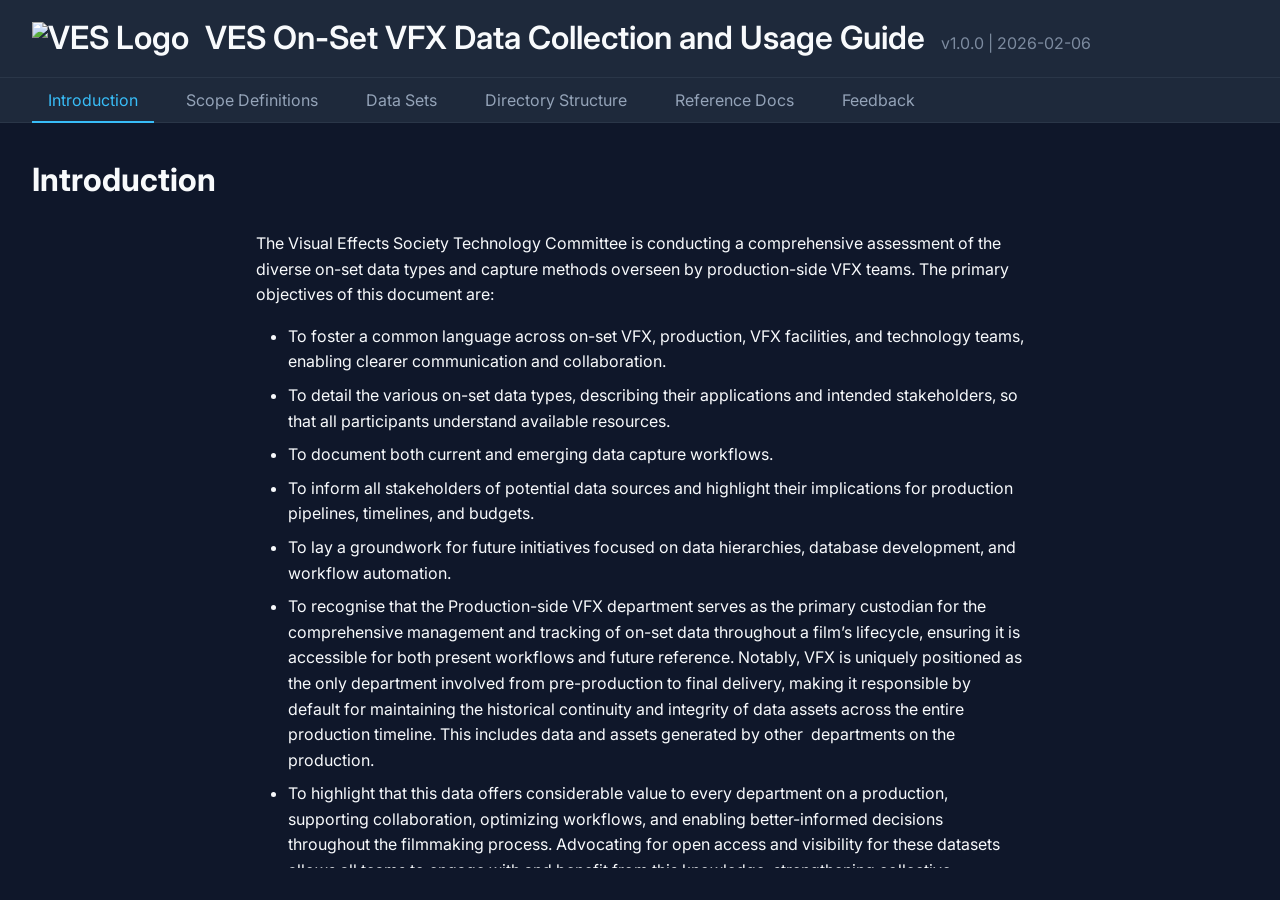
==== index.html @ a1a16c04 "Adding a redirect." ====
<!DOCTYPE html>
<html>
  <head>
    <meta charset="utf-8">
    <title>Redirecting...</title>
    <link rel="canonical" href="https://ves-on-set-data.org/dashboard/">
    <meta http-equiv="refresh" content="0; url=./dashboard/">
    <script type="text/javascript">
      window.location.href = "./dashboard/"
    </script>
  </head>
  <body>
    If you are not redirected, <a href="./dashboard/">click here</a>.
  </body>
</html>
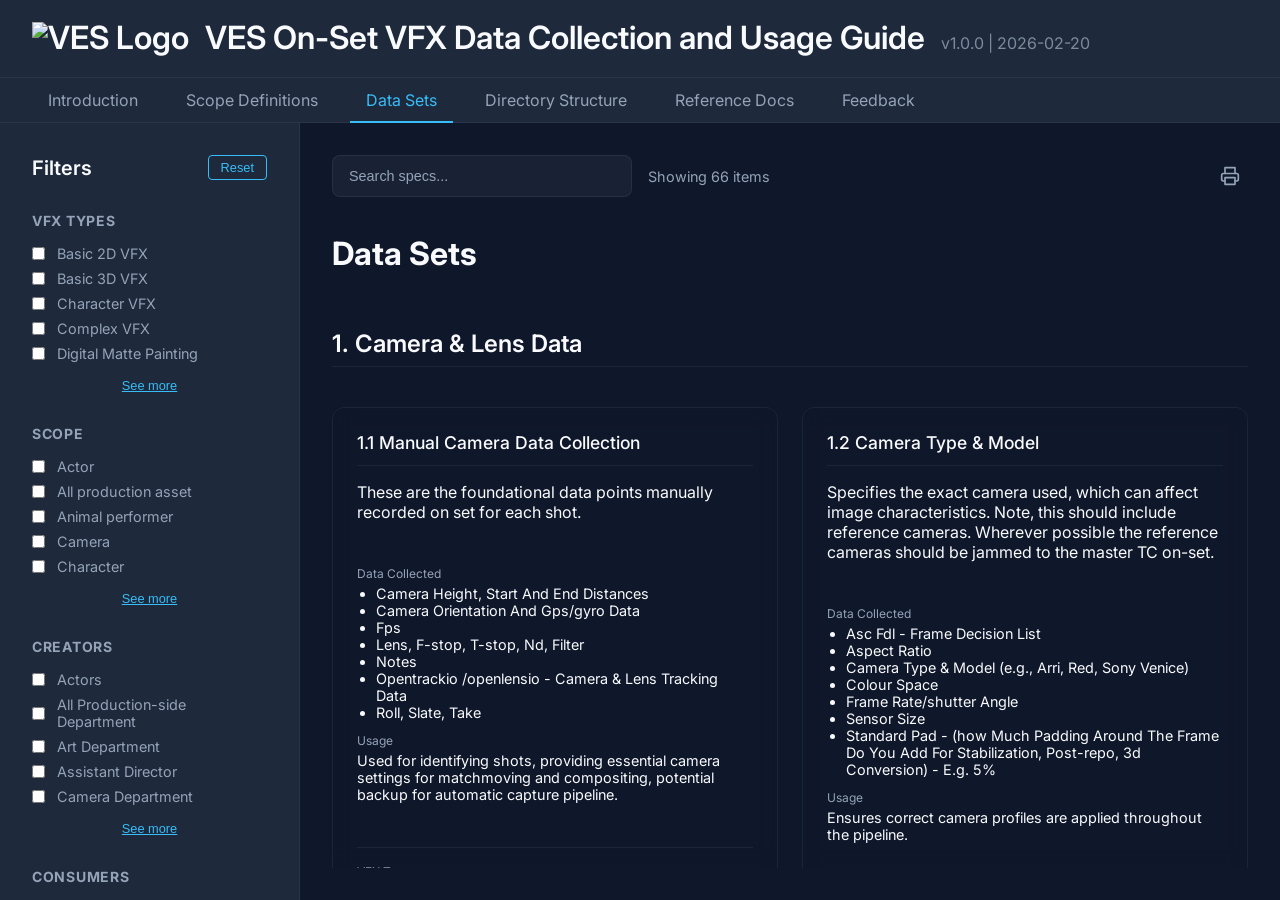
==== commit 153f0041: "Merge pull request #6 from richardssam/favicon Favicon" ====
--- a/index.html
+++ b/index.html
@@ -1,15 +1,18 @@
 <!DOCTYPE html>
 <html>
-  <head>
-    <meta charset="utf-8">
-    <title>Redirecting...</title>
-    <link rel="canonical" href="https://ves-on-set-data.org/dashboard/">
-    <meta http-equiv="refresh" content="0; url=./dashboard/">
-    <script type="text/javascript">
-      window.location.href = "./dashboard/"
-    </script>
-  </head>
-  <body>
-    If you are not redirected, <a href="./dashboard/">click here</a>.
-  </body>
-</html>
+
+<head>
+  <meta charset="utf-8">
+  <title>Redirecting...</title>
+  <link rel="canonical" href="https://ves-on-set-data.org/dashboard/?tab=Data+Sets">
+  <meta http-equiv="refresh" content="0; url=./dashboard/?tab=Data+Sets">
+  <script type="text/javascript">
+    window.location.href = "./dashboard/?tab=Data+Sets"
+  </script>
+</head>
+
+<body>
+  If you are not redirected, <a href="./dashboard/?tab=Data+Sets">click here</a>.
+</body>
+
+</html>
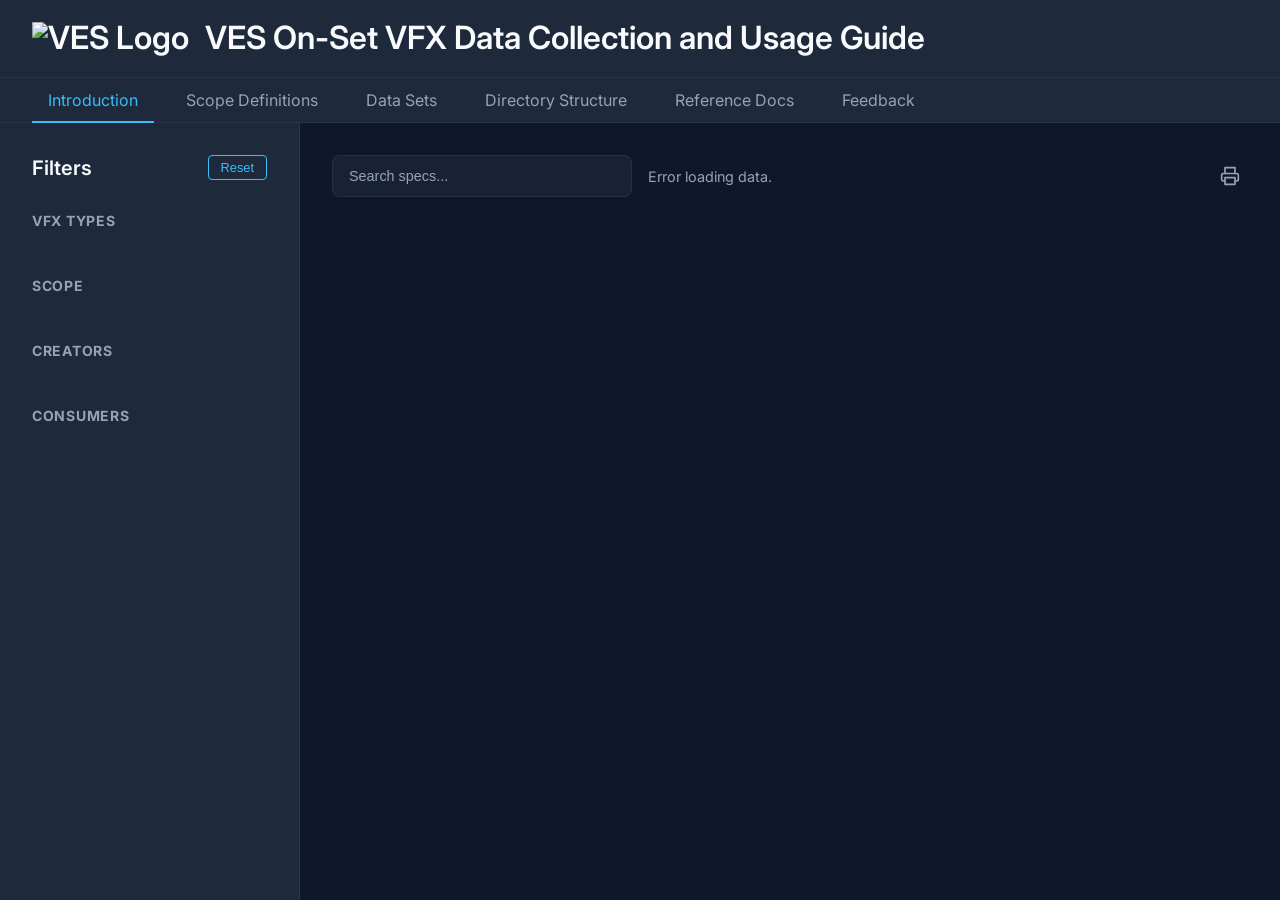
==== commit c6de7a16: "Updated intro. Signed-off-by: Sam.Richards@taurich.org <Sam.Richards@taurich.org>" ====
--- a/index.html
+++ b/index.html
@@ -1,18 +1,34 @@
 <!DOCTYPE html>
 <html>
+<<<<<<< Updated upstream
+  <head>
+    <meta charset="utf-8">
+    <title>Redirecting...</title>
+    <link rel="canonical" href="https://ves-on-set-data.org/dashboard/">
+    <meta http-equiv="refresh" content="0; url=./dashboard/">
+    <script type="text/javascript">
+      window.location.href = "./dashboard/"
+    </script>
+  </head>
+  <body>
+    If you are not redirected, <a href="./dashboard/">click here</a>.
+  </body>
+</html>
+=======
 
 <head>
   <meta charset="utf-8">
   <title>Redirecting...</title>
-  <link rel="canonical" href="https://ves-on-set-data.org/dashboard/?tab=Data+Sets">
-  <meta http-equiv="refresh" content="0; url=./dashboard/?tab=Data+Sets">
+  <link rel="canonical" href="https://ves-on-set-data.org/dashboard/">
+  <meta http-equiv="refresh" content="0; url=./dashboard/">
   <script type="text/javascript">
-    window.location.href = "./dashboard/?tab=Data+Sets"
+    window.location.href = "./dashboard/"
   </script>
 </head>
 
 <body>
-  If you are not redirected, <a href="./dashboard/?tab=Data+Sets">click here</a>.
+  If you are not redirected, <a href="./dashboard/">click here</a>.
 </body>
 
-</html>+</html>
+>>>>>>> Stashed changes
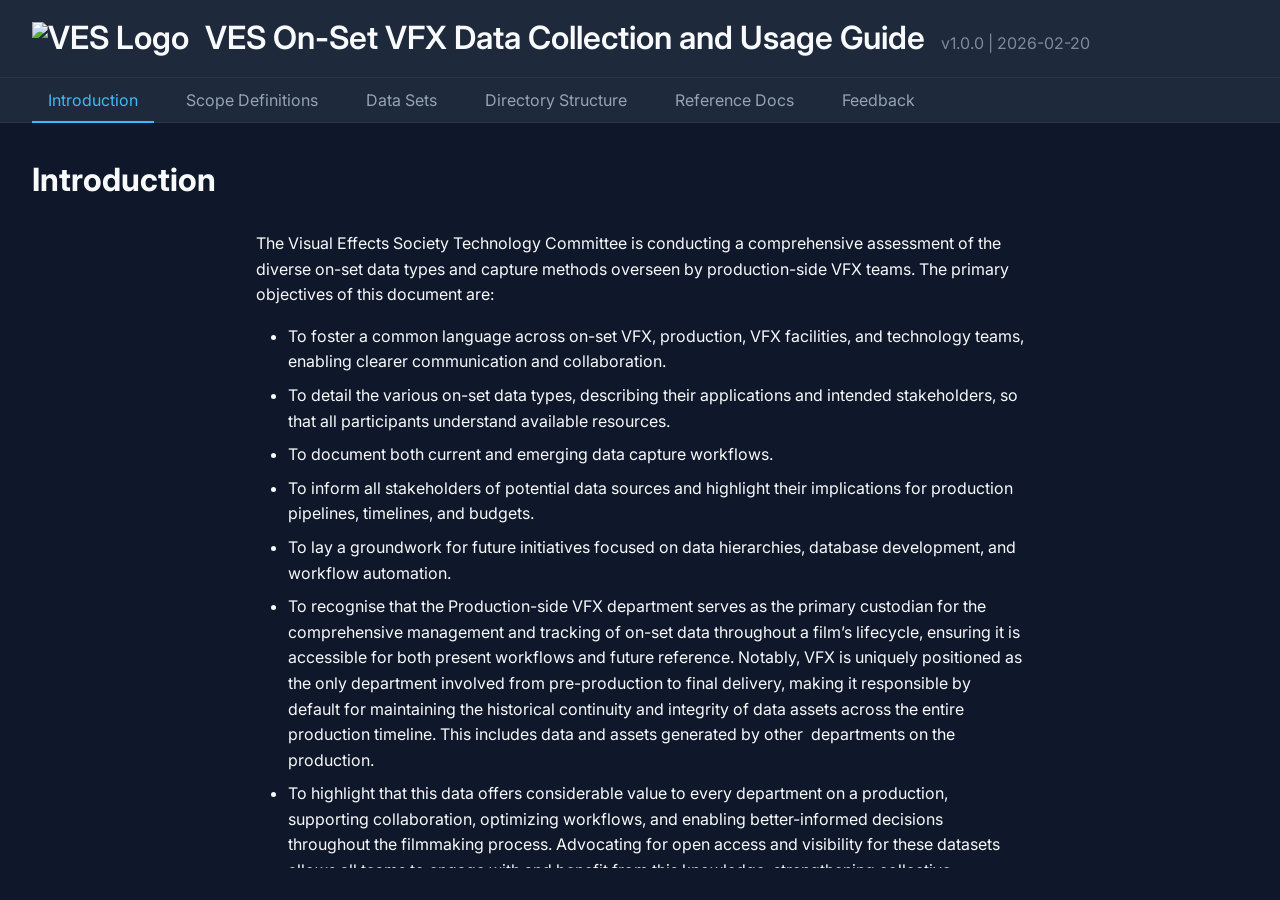
==== commit 4eac684f: "Merge pull request #8 from richardssam/revertintro2 Revertintro2" ====
--- a/index.html
+++ b/index.html
@@ -1,20 +1,5 @@
 <!DOCTYPE html>
 <html>
-<<<<<<< Updated upstream
-  <head>
-    <meta charset="utf-8">
-    <title>Redirecting...</title>
-    <link rel="canonical" href="https://ves-on-set-data.org/dashboard/">
-    <meta http-equiv="refresh" content="0; url=./dashboard/">
-    <script type="text/javascript">
-      window.location.href = "./dashboard/"
-    </script>
-  </head>
-  <body>
-    If you are not redirected, <a href="./dashboard/">click here</a>.
-  </body>
-</html>
-=======
 
 <head>
   <meta charset="utf-8">
@@ -30,5 +15,4 @@
   If you are not redirected, <a href="./dashboard/">click here</a>.
 </body>
 
-</html>
->>>>>>> Stashed changes
+</html>
